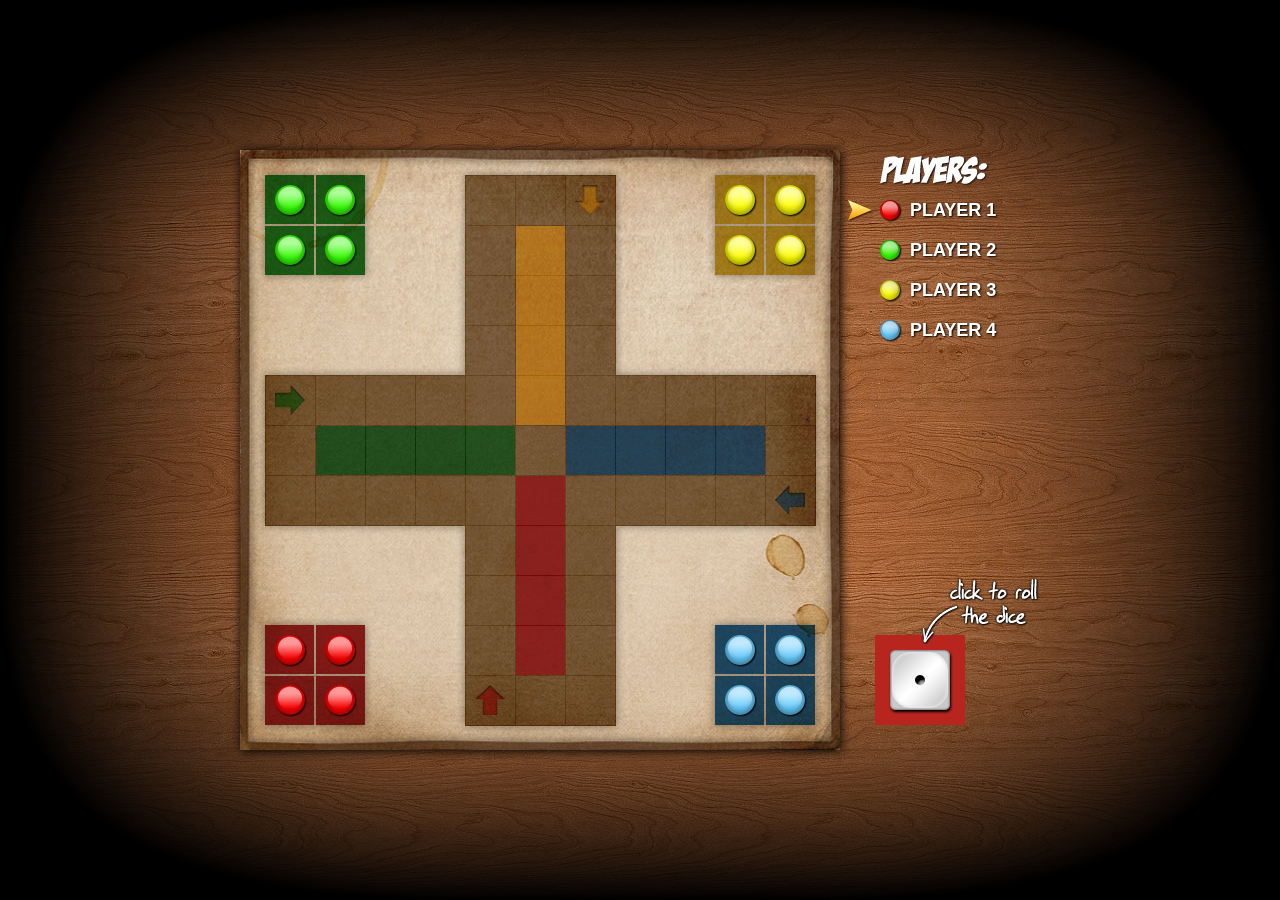
==== ludo/index.html @ c20c1896 "add a draft version" ====
<!doctype html>
<html lang="en">
<head>
    <meta charset="UTF-8">
    <title>Ludo</title>
    <link rel="stylesheet" href="css/normalize.css" media="all">
    <link rel="stylesheet" href="css/style.css" media="all">
</head>
<body>
    <!--
    <script type="text/javascript" src="http://www.gstatic.com/cast/sdk/libs/receiver/2.0.0/cast_receiver.js"></script>
    -->
    <script type="text/javascript" src="lib/receiver/2.0.0/cast_receiver.js"></script>
    <script type="text/javascript" src="lib/jquery-2.0.3.min.js"></script>
    <script type="text/javascript" src="lib/phaser.js"></script>

    <script src="lib/zepto.js"></script>
    <script src="utils/log.js"></script>
    <script src="utils/sfx.js"></script>
    <script src="js/player.js"></script>
    <script src="js/board.js"></script>
    <script src="js/field.js"></script>
    <script src="js/pawn.js"></script>
    <script src="js/base.js"></script>
    <script src="js/dice.js"></script>
    <script src="js/user.js"></script>
    <script src="js/protocol.js"></script>
    <script src="js/game.js"></script>

    <script type="text/javascript">
      
      // utility function to display the text message in the input field
      function displayText(text) {
        console.log(text);
        document.getElementById("message").innerHTML=text;
        window.castReceiverManager.setApplicationState(text);
      };
    </script>

    <div class="shadow"></div>
    <div id="content">
        <div id="board"></div>
        <div id="sidebar">
            <div class="arrow"></div>
            <ul id="players-list"></ul>
        </div>
    </div>
</body>
</html>
---- ludo/css/style.css ----
html {
    height: 100%;
}

body {
    margin: 0;
    padding: 0;
    background: #000 url('../images/bg_350.jpg');
    min-height: 600px;
    height: 100%;
}

#content {
    position: absolute;
    top: 50%;
    left: 50%;
    width: 800px;
    height: 600px;
    margin: -300px 0 0 -400px;
}

#board {
    float: left;
    width: 600px;
    height: 600px;
    background: url('../images/board.jpg');
    box-shadow: 1px 1px 10px #000;
}

#sidebar {
    position: relative;
    float: left;
    width: 200px;
}

#players-list {
    width: 170px;
    position: relative;
    padding: 40px 0 0 30px;
    margin: 0;
    background: url('../images/sprites.png') 30px -480px no-repeat;
    overflow: hidden;
    list-style-type: none;
}

.icon {
    float: left;
    width: 40px;
    height: 40px;
    background: url('../images/sprites.png') no-repeat;
}

.player {
    float: left;
    clear: left;
    width: 170px;
    height: 40px;
    overflow: hidden;
    color: #fff;
    font-weight: bold;
    font-size: 18px;
    text-transform: uppercase;
    text-shadow: 1px 1px 2px #000;
    text-overflow: ellipsis;
    white-space: nowrap;
    line-height: 40px;
}

.player-2 .icon {
    background-position: -320px 0;
}

.player-3 .icon {
    background-position: -320px -40px;
}

.player-4 .icon {
    background-position: -320px -80px;
}

.player-5 .icon {
    background-position: -320px -120px;
}

.arrow {
    position: absolute;
    top: 0;
    left: 0;
    width: 40px;
    height: 40px;
    background: url('../images/sprites.png') -240px 0 no-repeat;
    -webkit-transition: top .1s linear;
}

.arrow-0 {
    top: 40px;
}

.arrow-1 {
    top: 80px;
}

.arrow-2 {
    top: 120px;
}

.arrow-3 {
    top: 160px;
}

.shadow {
    position: fixed;
    width: 100%;
    height: 100%;
    background: url('../images/shadow.png');
    background-size: 100% 100%;
}

.pawn {
    position: absolute;
    width: 50px;
    height: 50px;
    background: url('../images/pawns.png') no-repeat;
    -webkit-transition: top .1s linear, left .1s linear;
}

.pawn.focused {
    -webkit-animation: .5s steps(1) infinite alternate;
    cursor: pointer;
}

.pawn.color {
	opacity:0.4;
	filter:alpha(opacity=40);
}

.pawn-2.focused {
    -webkit-animation-name: focusred;
}

.pawn-3 {
    background-position: 0 -50px;
}

.pawn-3.focused {
    -webkit-animation-name: focusgreen;
}

.pawn-4 {
    background-position: 0 -100px;
}

.pawn-4.focused {
    -webkit-animation-name: focusyellow;
}

.pawn-5 {
    background-position: 0 -150px;
}

.pawn-5.focused {
    -webkit-animation-name: focusblue;
}

@-webkit-keyframes focusred {
    0% { background-position: 0 0; }
    25% { background-position: -50px 0; }
    50% { background-position: -100px 0; }
    75% { background-position: -150px 0; }
}

@-webkit-keyframes focusgreen {
    0% { background-position: 0 -50px; }
    25% { background-position: -50px -50px; }
    50% { background-position: -100px -50px; }
    75% { background-position: -150px -50px; }
}

@-webkit-keyframes focusyellow {
    0% { background-position: 0 -100px; }
    25% { background-position: -50px -100px; }
    50% { background-position: -100px -100px; }
    75% { background-position: -150px -100px; }
}

@-webkit-keyframes focusblue {
    0% { background-position: 0 -150px; }
    25% { background-position: -50px -150px; }
    50% { background-position: -100px -150px; }
    75% { background-position: -150px -150px; }
}


.dice-wrap {
    position: absolute;
    top: 485px;
    left: 635px;
    width: 90px;
    height: 90px;
    background-image: url('../images/dice.png');
    background-position: 0 -75px;
    -webkit-transition: top .1s linear, left .1s linear;
}

.dice-wrap-2 {
    background-color: rgb(183, 37, 30);
}

.dice-wrap-3 {
    background-color: rgb(28, 85, 17);
}

.dice-wrap-4 {
    background-color: rgb(154, 115, 24);
}

.dice-wrap-5 {
    background-color: rgb(36, 63, 84);
}

@-webkit-keyframes focusdice {
     0% { background-position: 0 -75px; }
    25% { background-position: -90px -75px; }
    50% { background-position: -180px -75px; }
    75% { background-position: -270px -75px; }
}

.dice-wrap.focused {
    -webkit-animation: focusdice .5s steps(1) infinite alternate;
}

.dice {
    position: absolute;
    top: 15px;
    left: 15px;
    width: 60px;
    height: 60px;
    background-image: url('../images/dice.png');
    cursor: pointer;
}

.dice-2 {
    background-position: -60px 0;
}

.dice-3 {
    background-position: -120px 0;
}

.dice-4 {
    background-position: -180px 0;
}

.dice-5 {
    background-position: -240px 0;
}

.dice-6 {
    background-position: -300px 0;
}

.throw {
    opacity: .3;
}

@-webkit-keyframes focusthedice {
     0% { background-position:  -60px 0; }
    17% { background-position: -120px 0; }
    34% { background-position: -180px 0; }
    51% { background-position: -240px 0; }
    68% { background-position: -300px 0; }
    85% { background-position:      0 0; }
}

.dice.focused {
    -webkit-animation: focusthedice .5s steps(1) infinite alternate;
}

.dice-hint {
    position: absolute;
    top: -70px;
    left: 45px;
    width: 120px;
    height: 80px;
    background: url('../images/sprites.png') -240px -160px no-repeat;
}
.dice-hint.hide {
	opacity:0.0;
}
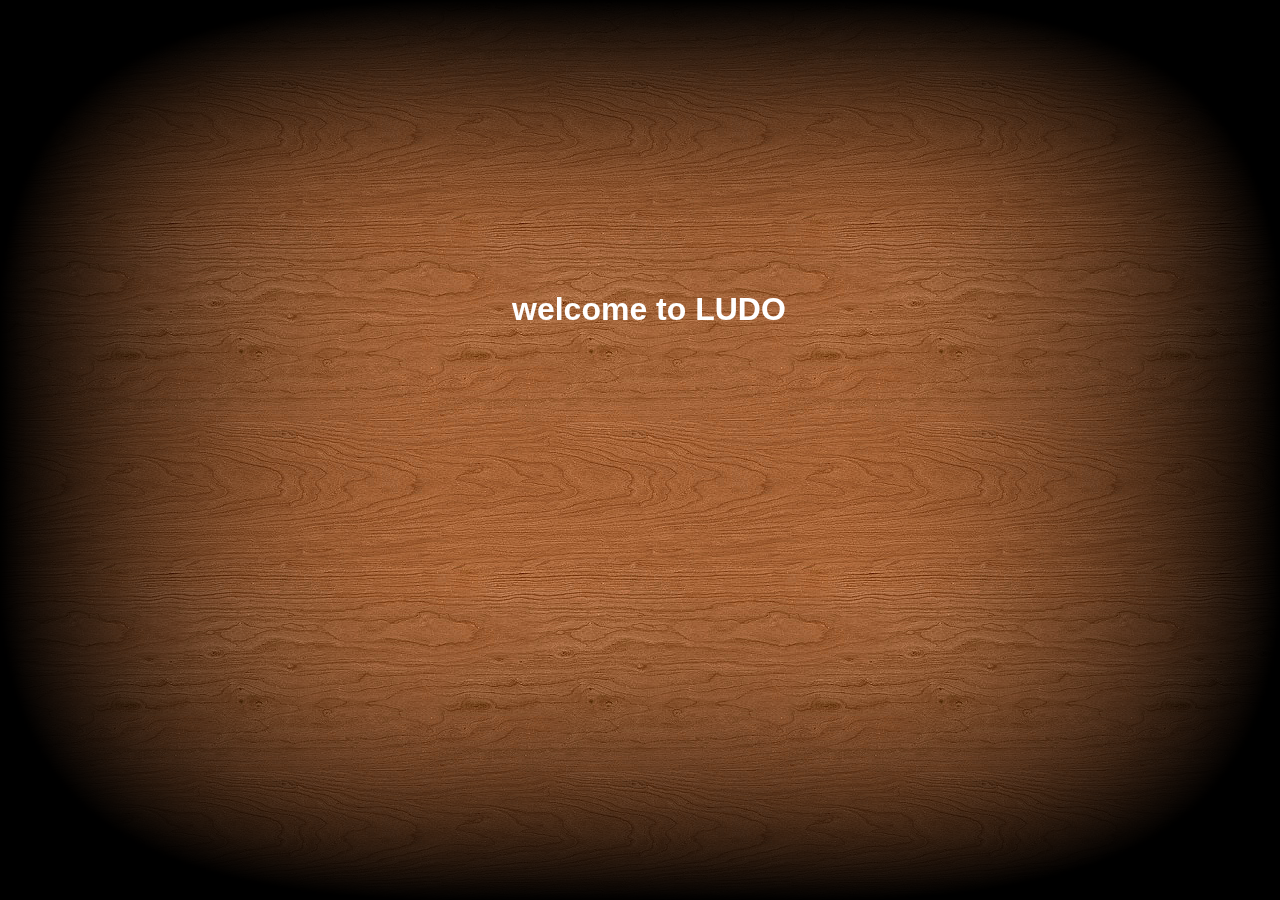
==== commit 07951b6b: "reorg map framework for more complex maps" ====
--- a/ludo/index.html
+++ b/ludo/index.html
@@ -4,14 +4,16 @@
     <meta charset="UTF-8">
     <title>Ludo</title>
     <link rel="stylesheet" href="css/normalize.css" media="all">
-    <link rel="stylesheet" href="css/style.css" media="all">
+    <link rel="stylesheet" id="board_style" href="css/style.css" media="all">
 </head>
 <body>
     <!--
     <script type="text/javascript" src="http://www.gstatic.com/cast/sdk/libs/receiver/2.0.0/cast_receiver.js"></script>
     -->
     <script type="text/javascript" src="lib/receiver/2.0.0/cast_receiver.js"></script>
+	<!--
     <script type="text/javascript" src="lib/jquery-2.0.3.min.js"></script>
+	-->
     <script type="text/javascript" src="lib/phaser.js"></script>
 
     <script src="lib/zepto.js"></script>
@@ -38,6 +40,7 @@
     </script>
 
     <div class="shadow"></div>
+	<h1 id="welcome">welcome to LUDO</h1>
     <div id="content">
         <div id="board"></div>
         <div id="sidebar">
@@ -46,4 +49,4 @@
         </div>
     </div>
 </body>
-</html>+</html>
--- a/ludo/css/style.css
+++ b/ludo/css/style.css
@@ -10,6 +10,15 @@
     height: 100%;
 }
 
+#welcome {
+	text-align: center;
+    color: #fff;
+    position: absolute;
+    top: 30%;
+    left: 40%;
+	display: none;
+}
+
 #content {
     position: absolute;
     top: 50%;
@@ -17,6 +26,7 @@
     width: 800px;
     height: 600px;
     margin: -300px 0 0 -400px;
+	display: none;
 }
 
 #board {
@@ -59,26 +69,26 @@
     color: #fff;
     font-weight: bold;
     font-size: 18px;
-    text-transform: uppercase;
+    //text-transform: uppercase;
     text-shadow: 1px 1px 2px #000;
     text-overflow: ellipsis;
     white-space: nowrap;
     line-height: 40px;
 }
 
-.player-2 .icon {
+.player-red .icon {
     background-position: -320px 0;
 }
 
-.player-3 .icon {
+.player-green .icon {
     background-position: -320px -40px;
 }
 
-.player-4 .icon {
+.player-yellow .icon {
     background-position: -320px -80px;
 }
 
-.player-5 .icon {
+.player-blue .icon {
     background-position: -320px -120px;
 }
 
@@ -90,6 +100,7 @@
     height: 40px;
     background: url('../images/sprites.png') -240px 0 no-repeat;
     -webkit-transition: top .1s linear;
+	display: none;
 }
 
 .arrow-0 {
@@ -129,36 +140,36 @@
     cursor: pointer;
 }
 
-.pawn.color {
+.pawn.arrive {
 	opacity:0.4;
 	filter:alpha(opacity=40);
 }
 
-.pawn-2.focused {
+.pawn-red.focused {
     -webkit-animation-name: focusred;
 }
 
-.pawn-3 {
+.pawn-green {
     background-position: 0 -50px;
 }
 
-.pawn-3.focused {
+.pawn-green.focused {
     -webkit-animation-name: focusgreen;
 }
 
-.pawn-4 {
+.pawn-yellow {
     background-position: 0 -100px;
 }
 
-.pawn-4.focused {
+.pawn-yellow.focused {
     -webkit-animation-name: focusyellow;
 }
 
-.pawn-5 {
+.pawn-blue {
     background-position: 0 -150px;
 }
 
-.pawn-5.focused {
+.pawn-blue.focused {
     -webkit-animation-name: focusblue;
 }
 
@@ -202,19 +213,19 @@
     -webkit-transition: top .1s linear, left .1s linear;
 }
 
-.dice-wrap-2 {
+.dice-wrap-red {
     background-color: rgb(183, 37, 30);
 }
 
-.dice-wrap-3 {
+.dice-wrap-green {
     background-color: rgb(28, 85, 17);
 }
 
-.dice-wrap-4 {
+.dice-wrap-yellow {
     background-color: rgb(154, 115, 24);
 }
 
-.dice-wrap-5 {
+.dice-wrap-blue {
     background-color: rgb(36, 63, 84);
 }
 
@@ -237,6 +248,7 @@
     height: 60px;
     background-image: url('../images/dice.png');
     cursor: pointer;
+    transform:rotate(30deg);
 }
 
 .dice-2 {
@@ -286,4 +298,4 @@
 }
 .dice-hint.hide {
 	opacity:0.0;
-}+}
